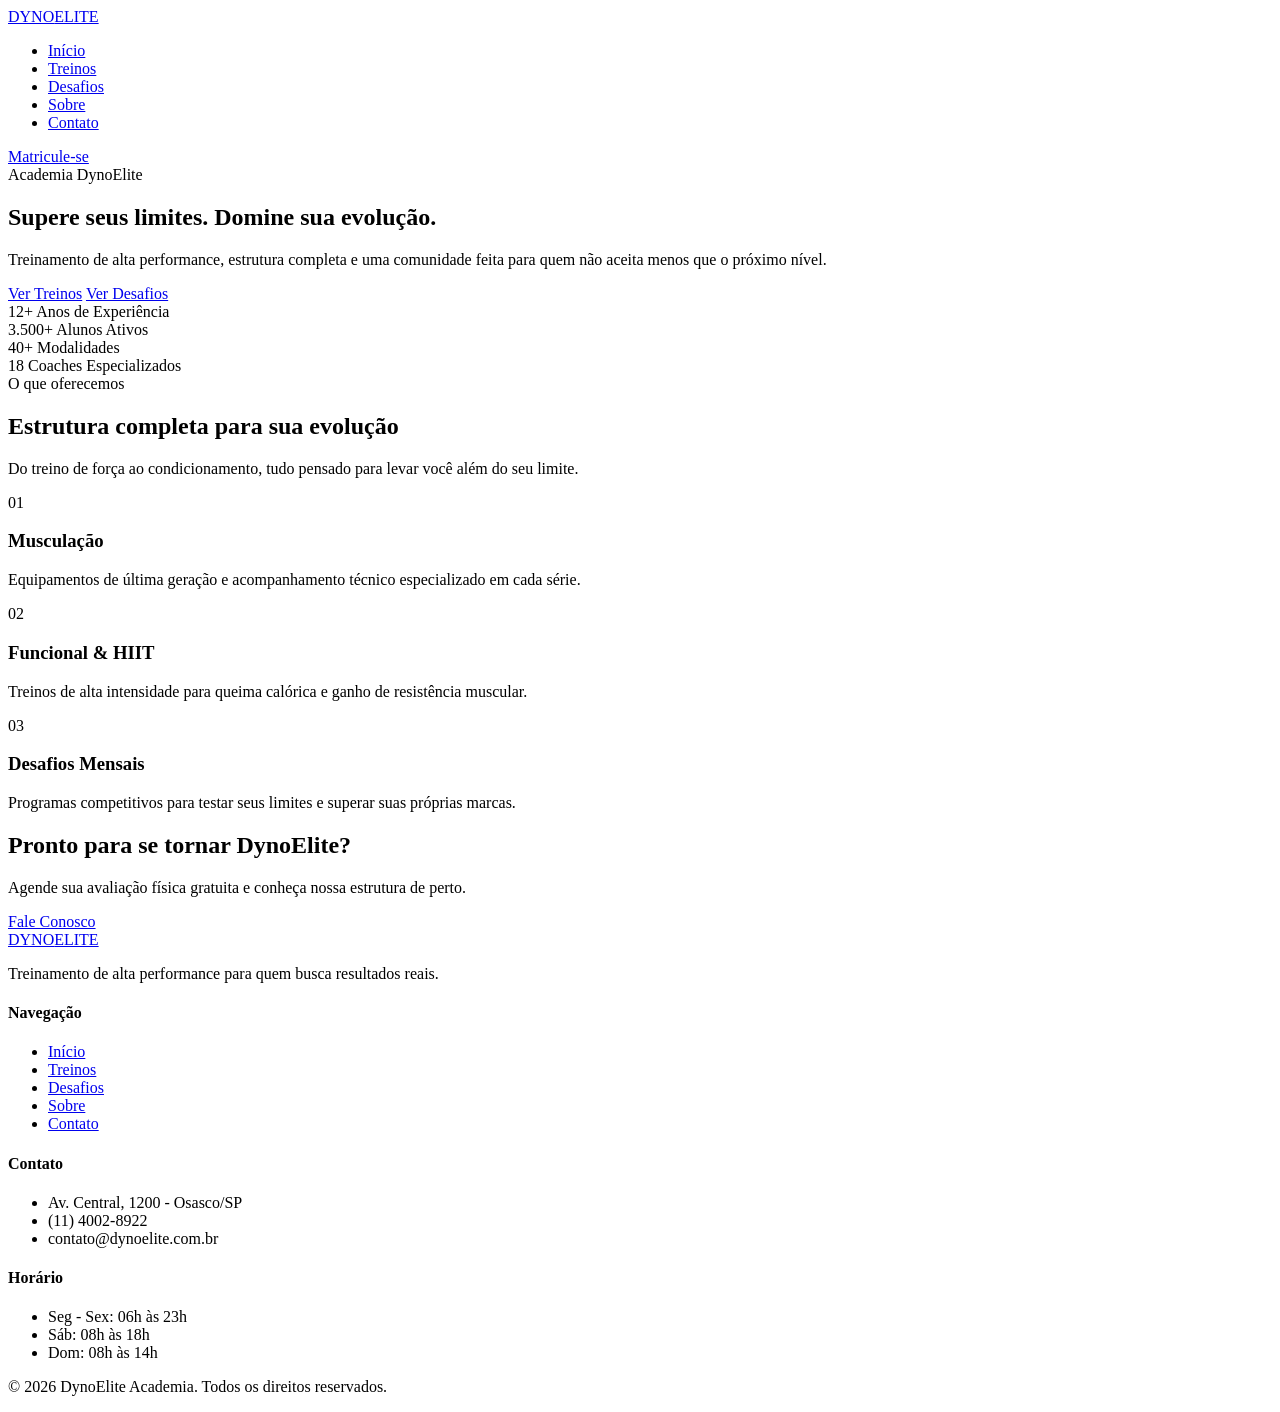
==== index.html @ 347cc0df "Add files via upload" ====
<!DOCTYPE html>
<html lang="pt-BR">
<head>
    <meta charset="UTF-8">
    <meta name="viewport" content="width=device-width, initial-scale=1.0">
    <title>DynoElite | Academia de Alta Performance</title>
    <link rel="stylesheet" href="css/style.css">
</head>
<body>

    <header class="header">
        <div class="container header__content">
            <a href="index.html" class="logo">DYNO<span>ELITE</span></a>

            <nav class="navbar">
                <ul class="navbar__list">
                    <li><a href="index.html" class="active">Início</a></li>
                    <li><a href="pages/treinos.html">Treinos</a></li>
                    <li><a href="pages/desafios.html">Desafios</a></li>
                    <li><a href="pages/sobre.html">Sobre</a></li>
                    <li><a href="pages/contato.html">Contato</a></li>
                </ul>
            </nav>

            <a href="pages/contato.html" class="btn btn--primary">Matricule-se</a>
        </div>
    </header>

    <main>

        <section class="hero">
            <div class="container hero__content">
                <span class="tag">Academia DynoElite</span>
                <h1>Supere seus <span>limites</span>. Domine sua evolução.</h1>
                <p>Treinamento de alta performance, estrutura completa e uma comunidade feita para quem não aceita menos que o próximo nível.</p>
                <div class="hero__actions">
                    <a href="pages/treinos.html" class="btn btn--primary">Ver Treinos</a>
                    <a href="pages/desafios.html" class="btn btn--outline">Ver Desafios</a>
                </div>
            </div>
        </section>

        <section class="section stats">
            <div class="container stats__grid">
                <div class="stats__item">
                    <span class="stats__number">12+</span>
                    <span class="stats__label">Anos de Experiência</span>
                </div>
                <div class="stats__item">
                    <span class="stats__number">3.500+</span>
                    <span class="stats__label">Alunos Ativos</span>
                </div>
                <div class="stats__item">
                    <span class="stats__number">40+</span>
                    <span class="stats__label">Modalidades</span>
                </div>
                <div class="stats__item">
                    <span class="stats__number">18</span>
                    <span class="stats__label">Coaches Especializados</span>
                </div>
            </div>
        </section>

        <section class="section" id="destaques">
            <div class="container">
                <div class="section__header">
                    <span class="tag">O que oferecemos</span>
                    <h2>Estrutura completa para sua evolução</h2>
                    <p>Do treino de força ao condicionamento, tudo pensado para levar você além do seu limite.</p>
                </div>

                <div class="cards-grid">
                    <div class="card">
                        <div class="card__icon">01</div>
                        <h3>Musculação</h3>
                        <p>Equipamentos de última geração e acompanhamento técnico especializado em cada série.</p>
                    </div>
                    <div class="card">
                        <div class="card__icon">02</div>
                        <h3>Funcional & HIIT</h3>
                        <p>Treinos de alta intensidade para queima calórica e ganho de resistência muscular.</p>
                    </div>
                    <div class="card">
                        <div class="card__icon">03</div>
                        <h3>Desafios Mensais</h3>
                        <p>Programas competitivos para testar seus limites e superar suas próprias marcas.</p>
                    </div>
                </div>
            </div>
        </section>

        <section class="section cta">
            <div class="container cta__content">
                <h2>Pronto para se tornar <span>DynoElite</span>?</h2>
                <p>Agende sua avaliação física gratuita e conheça nossa estrutura de perto.</p>
                <a href="pages/contato.html" class="btn btn--primary">Fale Conosco</a>
            </div>
        </section>

    </main>

    <footer class="footer">
        <div class="container footer__content">
            <div class="footer__col">
                <a href="index.html" class="logo">DYNO<span>ELITE</span></a>
                <p>Treinamento de alta performance para quem busca resultados reais.</p>
            </div>

            <div class="footer__col">
                <h4>Navegação</h4>
                <ul>
                    <li><a href="index.html">Início</a></li>
                    <li><a href="pages/treinos.html">Treinos</a></li>
                    <li><a href="pages/desafios.html">Desafios</a></li>
                    <li><a href="pages/sobre.html">Sobre</a></li>
                    <li><a href="pages/contato.html">Contato</a></li>
                </ul>
            </div>

            <div class="footer__col">
                <h4>Contato</h4>
                <ul>
                    <li>Av. Central, 1200 - Osasco/SP</li>
                    <li>(11) 4002-8922</li>
                    <li>contato@dynoelite.com.br</li>
                </ul>
            </div>

            <div class="footer__col">
                <h4>Horário</h4>
                <ul>
                    <li>Seg - Sex: 06h às 23h</li>
                    <li>Sáb: 08h às 18h</li>
                    <li>Dom: 08h às 14h</li>
                </ul>
            </div>
        </div>

        <div class="footer__bottom">
            <div class="container">
                <p>&copy; 2026 DynoElite Academia. Todos os direitos reservados.</p>
            </div>
        </div>
    </footer>

    <script src="js/script.js"></script>
</body>
</html>
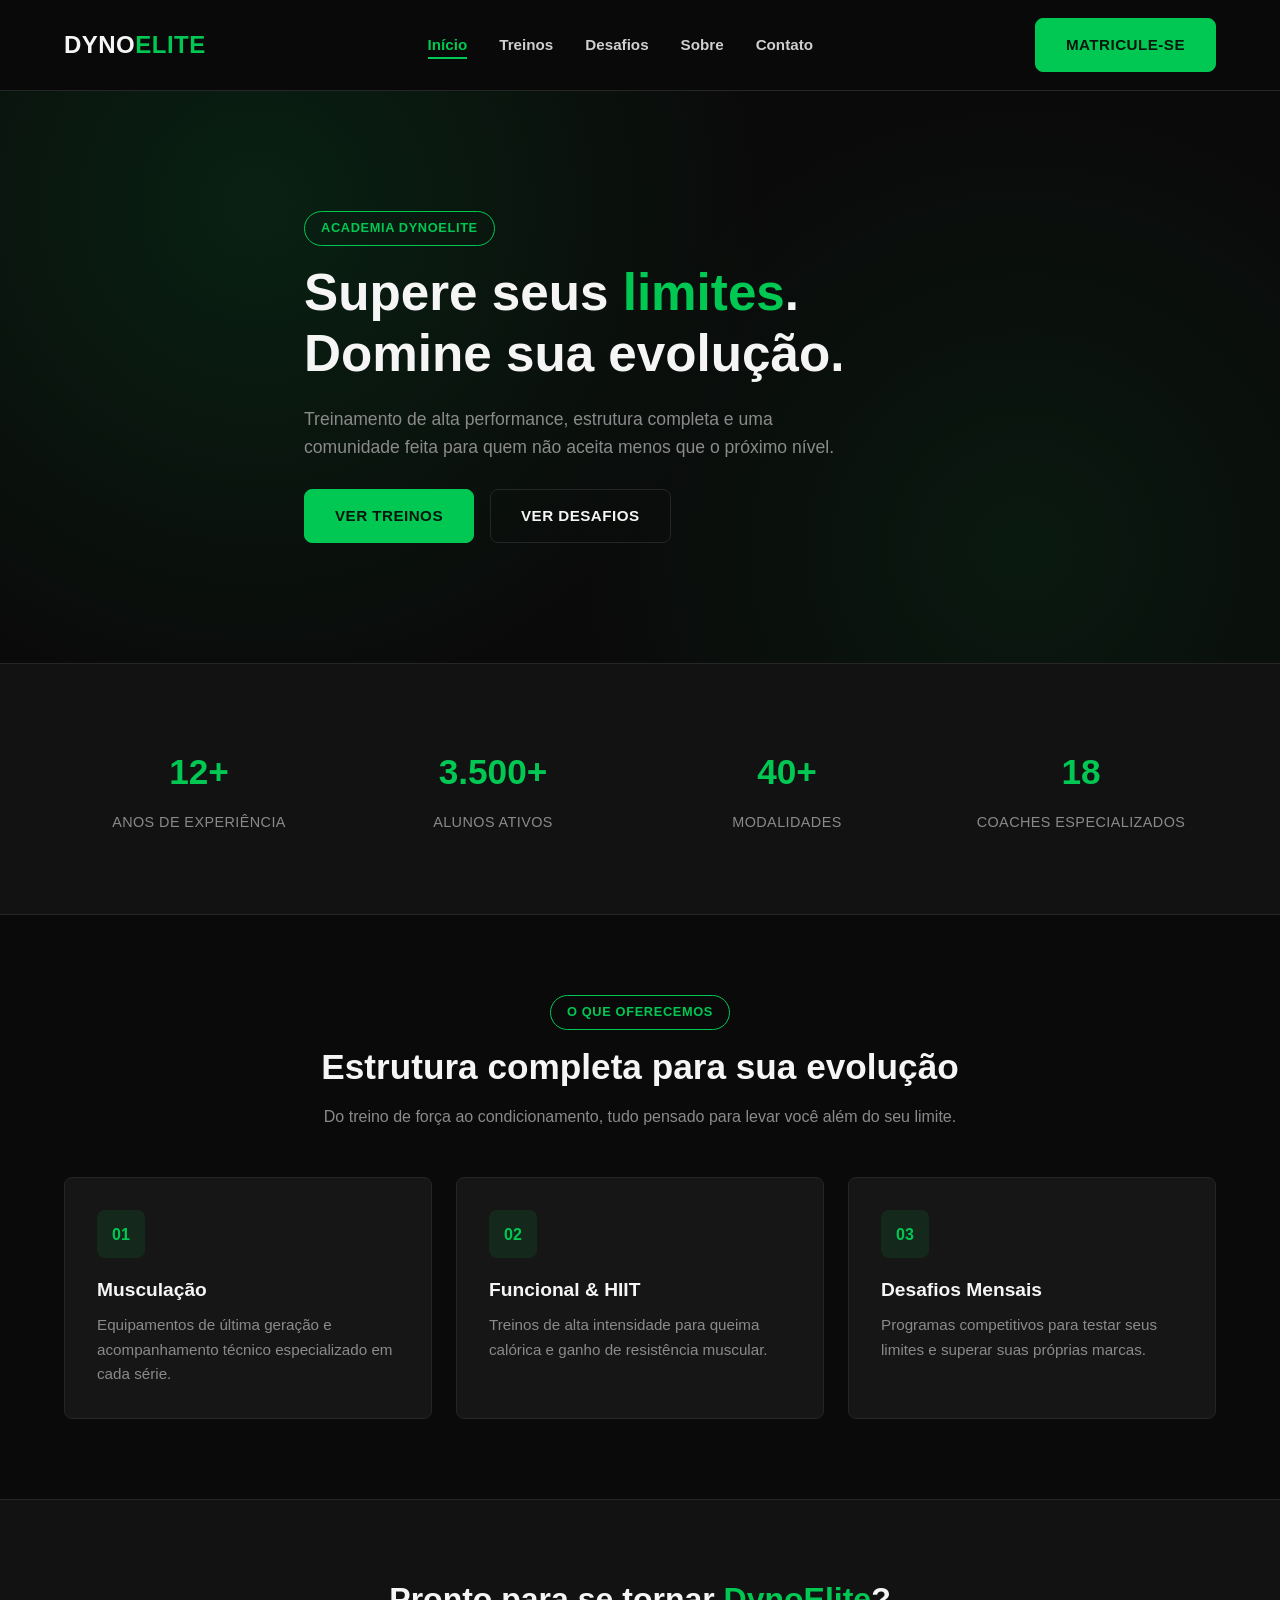
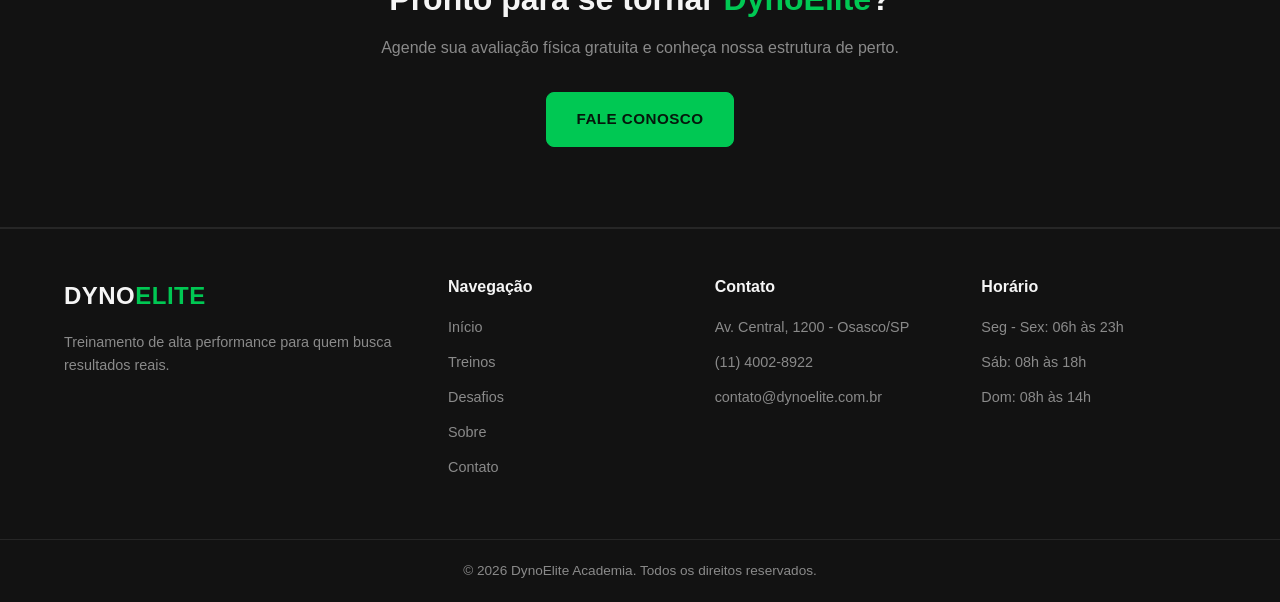
==== commit 1a8d8d34: "asdhhjkasdhnfhj" ====
--- a/index.html
+++ b/index.html
@@ -5,7 +5,7 @@
     <meta name="viewport" content="width=device-width, initial-scale=1.0">
     <title>DynoElite | Academia de Alta Performance</title>
     <link rel="stylesheet" href="css/style.css">
-</head>
+</head >
 <body>
 
     <header class="header">
--- a/css/style.css
+++ b/css/style.css
@@ -0,0 +1,750 @@
+/* ==========================================================================
+   DynoElite - Estilos Gerais
+   Tema: Verde e Preto, com detalhes mínimos em branco
+   ========================================================================== */
+
+:root {
+    --color-bg: #0a0a0a;
+    --color-bg-alt: #121212;
+    --color-bg-card: #161616;
+    --color-border: #262626;
+
+    --color-green: #00c853;
+    --color-green-dark: #00913c;
+    --color-green-light: #4ce685;
+
+    --color-white: #f5f5f5;
+    --color-text: #cfcfcf;
+    --color-text-muted: #8a8a8a;
+
+    --font-base: 'Segoe UI', Arial, Helvetica, sans-serif;
+
+    --radius: 8px;
+    --transition: 0.25s ease;
+}
+
+/* ==========================================================================
+   Reset
+   ========================================================================== */
+
+* {
+    margin: 0;
+    padding: 0;
+    box-sizing: border-box;
+}
+
+html {
+    scroll-behavior: smooth;
+}
+
+body {
+    font-family: var(--font-base);
+    background-color: var(--color-bg);
+    color: var(--color-text);
+    line-height: 1.6;
+}
+
+a {
+    text-decoration: none;
+    color: inherit;
+}
+
+ul {
+    list-style: none;
+}
+
+img {
+    max-width: 100%;
+    display: block;
+}
+
+button {
+    font-family: inherit;
+    cursor: pointer;
+    border: none;
+}
+
+h1, h2, h3, h4 {
+    color: var(--color-white);
+    font-weight: 700;
+    line-height: 1.2;
+}
+
+.container {
+    width: 100%;
+    max-width: 1200px;
+    margin: 0 auto;
+    padding: 0 24px;
+}
+
+.section {
+    padding: 48px 0;
+}
+
+.tag {
+    display: inline-block;
+    padding: 6px 16px;
+    border: 1px solid var(--color-green);
+    border-radius: 999px;
+    color: var(--color-green);
+    font-size: 0.8rem;
+    font-weight: 600;
+    letter-spacing: 0.05em;
+    text-transform: uppercase;
+    margin-bottom: 16px;
+}
+
+.section__header {
+    max-width: 640px;
+    margin: 0 auto 48px auto;
+    text-align: center;
+}
+
+.section__header h2 {
+    font-size: 2.2rem;
+    margin-bottom: 16px;
+}
+
+.section__header p {
+    color: var(--color-text-muted);
+}
+
+/* ==========================================================================
+   Botões
+   ========================================================================== */
+
+.btn {
+    display: inline-block;
+    padding: 14px 30px;
+    border-radius: var(--radius);
+    font-weight: 700;
+    font-size: 0.95rem;
+    text-align: center;
+    text-transform: uppercase;
+    letter-spacing: 0.03em;
+    transition: background-color var(--transition), color var(--transition), border-color var(--transition);
+}
+
+.btn--primary {
+    background-color: var(--color-green);
+    color: #05170c;
+    border: 1px solid var(--color-green);
+}
+
+.btn--primary:hover {
+    background-color: var(--color-green-dark);
+    border-color: var(--color-green-dark);
+}
+
+.btn--outline {
+    background-color: transparent;
+    color: var(--color-white);
+    border: 1px solid var(--color-border);
+}
+
+.btn--outline:hover {
+    border-color: var(--color-green);
+    color: var(--color-green);
+}
+
+/* ==========================================================================
+   Header / Navbar
+   ========================================================================== */
+
+.header {
+    background-color: rgba(10, 10, 10, 0.95);
+    border-bottom: 1px solid var(--color-border);
+    position: sticky;
+    top: 0;
+    z-index: 100;
+}
+
+.header__content {
+    display: flex;
+    align-items: center;
+    justify-content: space-between;
+    flex-wrap: wrap;
+    gap: 16px;
+    padding-top: 18px;
+    padding-bottom: 18px;
+}
+
+.logo {
+    font-size: 1.5rem;
+    font-weight: 800;
+    color: var(--color-white);
+    letter-spacing: 0.02em;
+}
+
+.logo span {
+    color: var(--color-green);
+}
+
+.navbar__list {
+    display: flex;
+    flex-wrap: wrap;
+    gap: 18px;
+}
+
+.navbar__list a {
+    color: var(--color-text);
+    font-weight: 600;
+    font-size: 0.95rem;
+    transition: color var(--transition);
+    position: relative;
+    padding-bottom: 4px;
+}
+
+.navbar__list a:hover,
+.navbar__list a.active {
+    color: var(--color-green);
+}
+
+.navbar__list a.active {
+    border-bottom: 2px solid var(--color-green);
+}
+
+/* ==========================================================================
+   Hero (Home)
+   ========================================================================== */
+
+.hero {
+    padding: 64px 0;
+    background:
+        radial-gradient(circle at 20% 20%, rgba(0, 200, 83, 0.12), transparent 45%),
+        radial-gradient(circle at 80% 80%, rgba(0, 200, 83, 0.08), transparent 40%),
+        var(--color-bg);
+    border-bottom: 1px solid var(--color-border);
+}
+
+.hero__content {
+    max-width: 720px;
+}
+
+.hero h1 {
+    font-size: 2.1rem;
+    margin-bottom: 20px;
+}
+
+.hero h1 span {
+    color: var(--color-green);
+}
+
+.hero p {
+    font-size: 1rem;
+    color: var(--color-text-muted);
+    margin-bottom: 28px;
+    max-width: 560px;
+}
+
+.hero__actions {
+    display: flex;
+    flex-direction: column;
+    gap: 16px;
+}
+
+/* ==========================================================================
+   Hero de páginas internas
+   ========================================================================== */
+
+.page-hero {
+    padding: 56px 0 40px 0;
+    text-align: center;
+    background-color: var(--color-bg-alt);
+    border-bottom: 1px solid var(--color-border);
+}
+
+.page-hero h1 {
+    font-size: 1.9rem;
+    margin-bottom: 16px;
+}
+
+.page-hero p {
+    color: var(--color-text-muted);
+    max-width: 600px;
+    margin: 0 auto;
+}
+
+/* ==========================================================================
+   Estatísticas
+   ========================================================================== */
+
+.stats {
+    background-color: var(--color-bg-alt);
+    border-bottom: 1px solid var(--color-border);
+    padding: 56px 0;
+}
+
+.stats__grid {
+    display: grid;
+    grid-template-columns: 1fr;
+    gap: 24px;
+    text-align: center;
+}
+
+.stats__number {
+    display: block;
+    font-size: 2.2rem;
+    font-weight: 800;
+    color: var(--color-green);
+    margin-bottom: 8px;
+}
+
+.stats__label {
+    color: var(--color-text-muted);
+    font-size: 0.9rem;
+    text-transform: uppercase;
+    letter-spacing: 0.03em;
+}
+
+/* ==========================================================================
+   Cards
+   ========================================================================== */
+
+.cards-grid {
+    display: grid;
+    grid-template-columns: 1fr;
+    gap: 24px;
+}
+
+.card {
+    background-color: var(--color-bg-card);
+    border: 1px solid var(--color-border);
+    border-radius: var(--radius);
+    padding: 32px;
+    transition: border-color var(--transition), transform var(--transition);
+}
+
+.card:hover {
+    border-color: var(--color-green);
+    transform: translateY(-4px);
+}
+
+.card__icon {
+    display: inline-flex;
+    align-items: center;
+    justify-content: center;
+    width: 48px;
+    height: 48px;
+    border-radius: var(--radius);
+    background-color: rgba(0, 200, 83, 0.1);
+    color: var(--color-green);
+    font-weight: 800;
+    margin-bottom: 20px;
+}
+
+.card h3 {
+    font-size: 1.2rem;
+    margin-bottom: 12px;
+}
+
+.card p {
+    color: var(--color-text-muted);
+    font-size: 0.95rem;
+}
+
+/* ==========================================================================
+   CTA
+   ========================================================================== */
+
+.cta {
+    text-align: center;
+    background-color: var(--color-bg-alt);
+    border-top: 1px solid var(--color-border);
+    border-bottom: 1px solid var(--color-border);
+}
+
+.cta__content h2 {
+    font-size: 2rem;
+    margin-bottom: 16px;
+}
+
+.cta__content h2 span {
+    color: var(--color-green);
+}
+
+.cta__content p {
+    color: var(--color-text-muted);
+    margin-bottom: 32px;
+}
+
+/* ==========================================================================
+   Tabela (Treinos / Desafios)
+   ========================================================================== */
+
+.table-section {
+    background-color: var(--color-bg);
+}
+
+.table-section .container {
+    overflow-x: auto;
+}
+
+.schedule-table {
+    width: 100%;
+    min-width: 480px;
+    border-collapse: collapse;
+    background-color: var(--color-bg-card);
+    border: 1px solid var(--color-border);
+    border-radius: var(--radius);
+    overflow: hidden;
+}
+
+.schedule-table th,
+.schedule-table td {
+    padding: 16px 20px;
+    text-align: left;
+    border-bottom: 1px solid var(--color-border);
+}
+
+.schedule-table th {
+    background-color: rgba(0, 200, 83, 0.08);
+    color: var(--color-green);
+    text-transform: uppercase;
+    font-size: 0.85rem;
+    letter-spacing: 0.03em;
+}
+
+.schedule-table tr:last-child td {
+    border-bottom: none;
+}
+
+/* ==========================================================================
+   Página Sobre
+   ========================================================================== */
+
+.about-grid {
+    display: grid;
+    grid-template-columns: 1fr;
+    gap: 32px;
+    align-items: start;
+}
+
+.about-text h2 {
+    font-size: 2rem;
+    margin-bottom: 20px;
+}
+
+.about-text p {
+    color: var(--color-text-muted);
+    margin-bottom: 16px;
+}
+
+.about-highlights {
+    display: flex;
+    flex-direction: column;
+    gap: 20px;
+}
+
+.highlight {
+    background-color: var(--color-bg-card);
+    border: 1px solid var(--color-border);
+    border-left: 3px solid var(--color-green);
+    border-radius: var(--radius);
+    padding: 20px 24px;
+}
+
+.highlight h3 {
+    font-size: 1.05rem;
+    margin-bottom: 8px;
+    color: var(--color-green);
+}
+
+.highlight p {
+    color: var(--color-text-muted);
+    font-size: 0.92rem;
+}
+
+/* ==========================================================================
+   Página Contato
+   ========================================================================== */
+
+.contact-section {
+    background-color: var(--color-bg);
+}
+
+.contact-grid {
+    display: grid;
+    grid-template-columns: 1fr;
+    gap: 32px;
+}
+
+.contact-form {
+    background-color: var(--color-bg-card);
+    border: 1px solid var(--color-border);
+    border-radius: var(--radius);
+    padding: 24px;
+}
+
+.contact-form h2 {
+    font-size: 1.6rem;
+    margin-bottom: 24px;
+}
+
+.form-group {
+    margin-bottom: 20px;
+}
+
+.form-group label {
+    display: block;
+    margin-bottom: 8px;
+    font-size: 0.9rem;
+    color: var(--color-text);
+    font-weight: 600;
+}
+
+.form-group input,
+.form-group select,
+.form-group textarea {
+    width: 100%;
+    padding: 12px 14px;
+    background-color: var(--color-bg-alt);
+    border: 1px solid var(--color-border);
+    border-radius: var(--radius);
+    color: var(--color-white);
+    font-family: inherit;
+    font-size: 0.95rem;
+    transition: border-color var(--transition);
+}
+
+.form-group input:focus,
+.form-group select:focus,
+.form-group textarea:focus {
+    outline: none;
+    border-color: var(--color-green);
+}
+
+.form-group textarea {
+    resize: vertical;
+}
+
+.contact-info h2 {
+    font-size: 1.6rem;
+    margin-bottom: 24px;
+}
+
+.matricula-box {
+    background-color: var(--color-bg-card);
+    border: 1px solid var(--color-border);
+    border-radius: var(--radius);
+    padding: 24px;
+    margin-top: 32px;
+}
+
+.matricula-box h2 {
+    font-size: 1.6rem;
+    margin-bottom: 24px;
+}
+
+.matricula-box table {
+    width: 100%;
+    border-collapse: collapse;
+}
+
+.matricula-box table th,
+.matricula-box table td {
+    padding: 12px 14px;
+    text-align: left;
+    border-bottom: 1px solid var(--color-border);
+    font-size: 0.9rem;
+    color: var(--color-text);
+}
+
+.matricula-box table th {
+    color: var(--color-green);
+    font-weight: 600;
+}
+
+.info-item {
+    padding-bottom: 20px;
+    margin-bottom: 20px;
+    border-bottom: 1px solid var(--color-border);
+}
+
+.info-item:last-child {
+    border-bottom: none;
+}
+
+.info-item h4 {
+    color: var(--color-green);
+    font-size: 1rem;
+    margin-bottom: 6px;
+}
+
+.info-item p {
+    color: var(--color-text-muted);
+    font-size: 0.95rem;
+}
+
+/* ==========================================================================
+   Rodapé
+   ========================================================================== */
+
+.footer {
+    background-color: var(--color-bg-alt);
+    border-top: 1px solid var(--color-border);
+    padding-top: 48px;
+}
+
+.footer__content {
+    display: grid;
+    grid-template-columns: 1fr;
+    gap: 32px;
+    padding-bottom: 40px;
+}
+
+.footer__col p {
+    color: var(--color-text-muted);
+    font-size: 0.9rem;
+    margin-top: 16px;
+}
+
+.footer__col h4 {
+    font-size: 1rem;
+    margin-bottom: 20px;
+    color: var(--color-white);
+}
+
+.footer__col ul li {
+    margin-bottom: 12px;
+    color: var(--color-text-muted);
+    font-size: 0.9rem;
+}
+
+.footer__col ul li a {
+    color: var(--color-text-muted);
+    transition: color var(--transition);
+}
+
+.footer__col ul li a:hover {
+    color: var(--color-green);
+}
+
+.footer__bottom {
+    border-top: 1px solid var(--color-border);
+    padding: 20px 0;
+    text-align: center;
+}
+
+.footer__bottom p {
+    color: var(--color-text-muted);
+    font-size: 0.85rem;
+}
+
+/* ==========================================================================
+   Responsivo (Mobile First)
+   Base do arquivo = estilos para celular.
+   As media queries abaixo usam min-width para "crescer" a partir do mobile
+   em direção a tablets e depois desktops.
+   ========================================================================== */
+
+/* Tablets a partir de 600px */
+@media (min-width: 600px) {
+    .hero__actions {
+        flex-direction: row;
+    }
+
+    .stats__grid {
+        grid-template-columns: repeat(2, 1fr);
+    }
+
+    .cards-grid {
+        grid-template-columns: repeat(2, 1fr);
+    }
+
+    .footer__content {
+        grid-template-columns: repeat(2, 1fr);
+    }
+}
+
+/* Tablets grandes / notebooks a partir de 768px */
+@media (min-width: 768px) {
+    .section {
+        padding: 64px 0;
+    }
+
+    .page-hero {
+        padding: 80px 0 48px 0;
+    }
+
+    .page-hero h1 {
+        font-size: 2.2rem;
+    }
+
+    .hero {
+        padding: 96px 0;
+    }
+
+    .hero h1 {
+        font-size: 2.6rem;
+    }
+
+    .hero p {
+        font-size: 1.05rem;
+    }
+
+    .contact-form {
+        padding: 32px;
+    }
+}
+
+/* Desktops a partir de 992px */
+@media (min-width: 992px) {
+    .section {
+        padding: 80px 0;
+    }
+
+    .hero {
+        padding: 120px 0;
+    }
+
+    .hero h1 {
+        font-size: 3.2rem;
+    }
+
+    .hero p {
+        font-size: 1.1rem;
+    }
+
+    .navbar__list {
+        gap: 32px;
+    }
+
+    .stats__grid {
+        grid-template-columns: repeat(4, 1fr);
+    }
+
+    .cards-grid {
+        grid-template-columns: repeat(3, 1fr);
+    }
+
+    .about-grid {
+        grid-template-columns: 1.2fr 1fr;
+        gap: 48px;
+    }
+
+    .contact-grid {
+        grid-template-columns: 1.3fr 1fr;
+        gap: 48px;
+    }
+
+    .contact-form {
+        padding: 40px;
+    }
+
+    .footer__content {
+        grid-template-columns: 1.5fr 1fr 1fr 1fr;
+        gap: 32px;
+        padding-bottom: 48px;
+    }
+}
+
+.erro {
+    border: 2px solid red;
+}
+
+.sucesso {
+    color: green;
+    font-weight: bold;
+    margin-top: 15px;
+}
